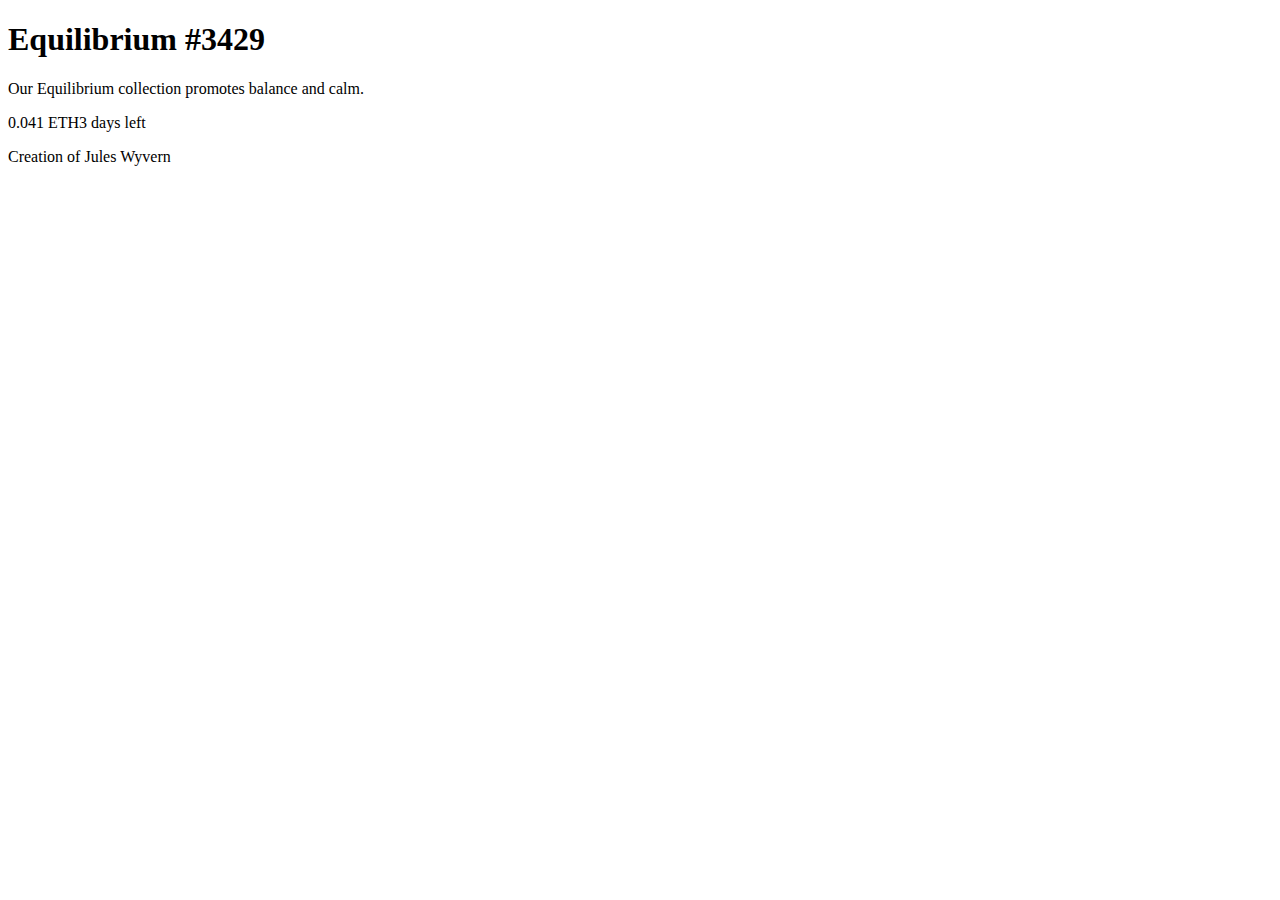
==== nft-preview-card/index.html @ cc3de418 "Starting nft preview card project" ====
<!DOCTYPE html>
<html lang="en">

<head>
    <meta charset="UTF-8">
    <meta name="viewport" content="width=device-width, initial-scale=1.0">
    <link rel="icon" type="image/png" sizes="32x32" href="./images/favicon-32x32.png">
    <title>Frontend Mentor | NFT preview card component</title>
</head>

<body>
    <main>
        <section class="nft-preview">
            <h1 class="name">Equilibrium #3429</h1>
            <p class="description"> Our Equilibrium collection promotes balance and calm.</p>
            <p class="price">0.041 ETH<span class="time-remaining">3 days left</span></p>
            <p class="creation-of">
                Creation of Jules Wyvern
            </p>


        </section>
    </main>

</body>

</html>
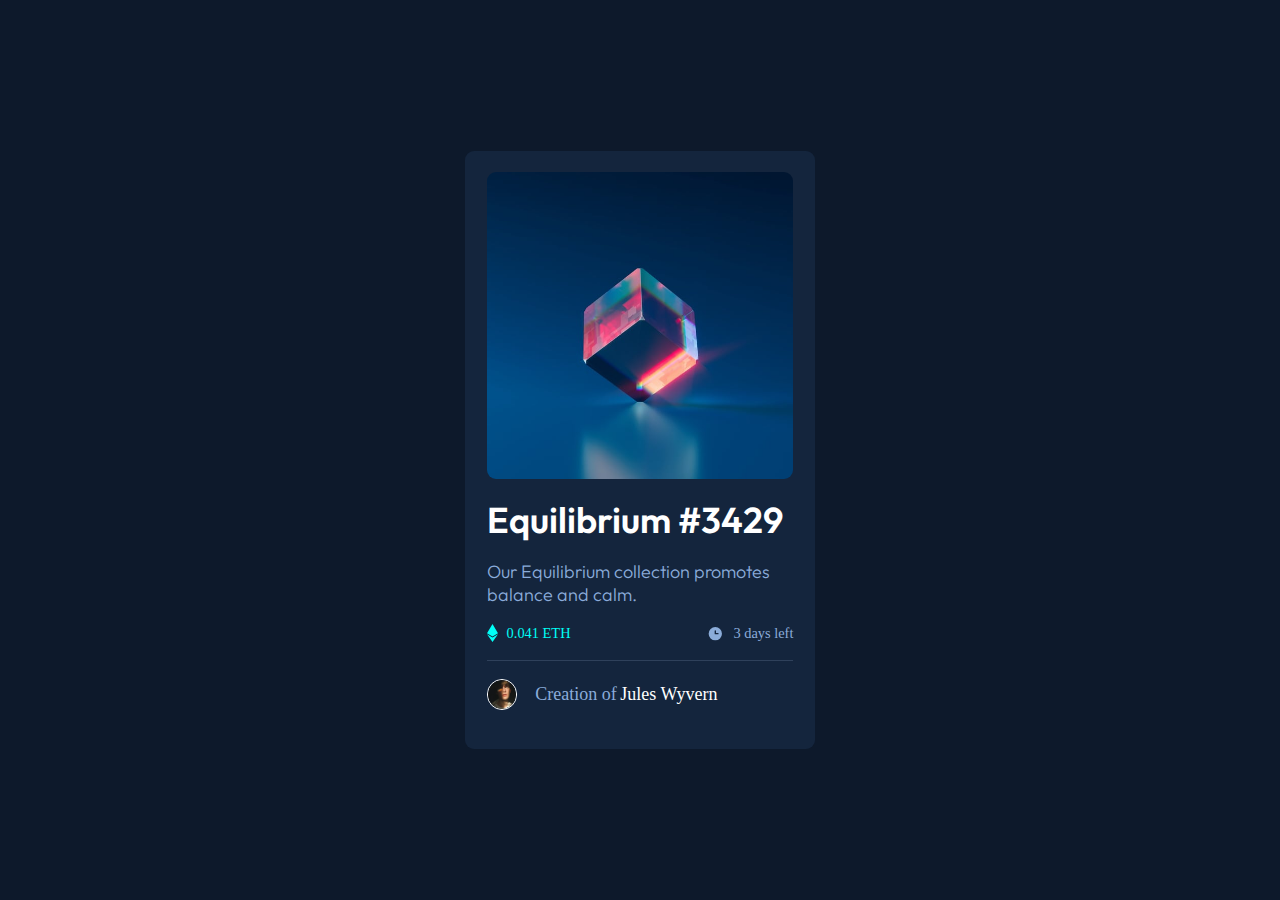
==== commit f84b441e: "Finishing nft preview card project" ====
--- a/nft-preview-card/index.html
+++ b/nft-preview-card/index.html
@@ -6,19 +6,36 @@
     <meta name="viewport" content="width=device-width, initial-scale=1.0">
     <link rel="icon" type="image/png" sizes="32x32" href="./images/favicon-32x32.png">
     <title>Frontend Mentor | NFT preview card component</title>
+    <link rel="preconnect" href="https://fonts.googleapis.com">
+    <link rel="preconnect" href="https://fonts.gstatic.com" crossorigin>
+    <link href="https://fonts.googleapis.com/css2?family=Outfit:wght@300;400;600&display=swap" rel="stylesheet">
+    <link rel="stylesheet" href="css/styles.css">
 </head>
 
 <body>
     <main>
-        <section class="nft-preview">
-            <h1 class="name">Equilibrium #3429</h1>
-            <p class="description"> Our Equilibrium collection promotes balance and calm.</p>
-            <p class="price">0.041 ETH<span class="time-remaining">3 days left</span></p>
-            <p class="creation-of">
-                Creation of Jules Wyvern
-            </p>
+        <section class="nft-card-preview">
+            <div class="nft-image">
+                <img src="images/image-equilibrium.jpg" alt="NFT Equilibrium" class="image">
+                <div class="overlay">
+                    <a href="#"><img src="images/icon-view.svg" alt="icon preview"></a>
+                </div>
+            </div>
+            <div class="nft-description">
+                <h1 class="name">Equilibrium #3429</h1>
+                <p class="description">Our Equilibrium collection promotes balance and calm.</p>
+                <div class="price">
+                    <p><img src="images/icon-ethereum.svg" alt="small icon Etherum">0.041 ETH</p>
+                    <p class="time-remaining"><img src="images/icon-clock.svg" alt="small icon clock">3 days left</p>
+                </div>
 
-
+            </div>
+            <footer class="nft-creator">
+                <img src="images/image-avatar.png" alt="NFT Creator" class="creator-image">
+                <p class="creator-information">
+                    Creation of<a href="#" class="creator-profile">Jules Wyvern</a>
+                </p>
+            </footer>
         </section>
     </main>
 
--- a/nft-preview-card/css/styles.css
+++ b/nft-preview-card/css/styles.css
@@ -0,0 +1,94 @@
+@font-face {
+  font-family: 'Outfit';
+  src: url("https://fonts.googleapis.com/css2?family=Outfit:wght@300;400;600&display=swap");
+  font-style: normal; }
+* {
+  padding: 0px;
+  margin: 0px;
+  box-sizing: border-box; }
+
+html {
+  font-size: 18px;
+  font-family: Outfit; }
+
+main, main .nft-card-preview .nft-image .overlay, main .nft-card-preview .nft-description .price, main .nft-card-preview .nft-description .price p, main .nft-card-preview .nft-creator {
+  display: flex;
+  flex-wrap: wrap;
+  flex-direction: row; }
+
+main {
+  background-color: #0d192b;
+  min-height: 100vh;
+  justify-content: center;
+  align-content: center; }
+  main .nft-card-preview {
+    background-color: #14253d;
+    width: 350px;
+    height: auto;
+    padding: 1.2rem;
+    border-radius: .5rem; }
+    main .nft-card-preview .nft-image {
+      width: 100%;
+      transition: all .3s ease;
+      position: relative; }
+      main .nft-card-preview .nft-image .image {
+        width: 100%;
+        border-radius: .5rem;
+        display: block; }
+      main .nft-card-preview .nft-image .overlay {
+        position: absolute;
+        justify-content: center;
+        align-items: center;
+        top: 0;
+        left: 0;
+        width: 100%;
+        height: 100%;
+        opacity: 0;
+        cursor: pointer;
+        transition: all .3s ease;
+        border-radius: .5rem;
+        background-color: rgba(0, 255, 247, 0.5); }
+        main .nft-card-preview .nft-image .overlay:hover {
+          opacity: 1; }
+    main .nft-card-preview .nft-description .name {
+      color: #fff;
+      margin: 1rem 0rem;
+      font-weight: 600;
+      cursor: pointer; }
+      main .nft-card-preview .nft-description .name:hover {
+        color: #00fff7; }
+    main .nft-card-preview .nft-description .description {
+      color: #8bacda;
+      font-weight: 300; }
+    main .nft-card-preview .nft-description .price {
+      color: #00fff7;
+      padding: 1rem 0rem;
+      justify-content: space-between;
+      font-weight: 400;
+      font-size: .8rem; }
+      main .nft-card-preview .nft-description .price p {
+        align-items: center; }
+      main .nft-card-preview .nft-description .price img {
+        padding-right: .5rem; }
+      main .nft-card-preview .nft-description .price .time-remaining {
+        color: #8bacda; }
+    main .nft-card-preview .nft-creator {
+      align-items: center;
+      border-top: 1px solid #2f415b;
+      padding: 1rem 0rem; }
+      main .nft-card-preview .nft-creator .creator-image {
+        width: 10%;
+        border: 1px solid #fff;
+        border-radius: 1rem;
+        margin-right: 1rem; }
+      main .nft-card-preview .nft-creator .creator-information {
+        color: #8bacda; }
+        main .nft-card-preview .nft-creator .creator-information .creator-profile {
+          color: #fff;
+          text-decoration: none;
+          margin-left: .2rem;
+          cursor: pointer; }
+          main .nft-card-preview .nft-creator .creator-information .creator-profile:hover {
+            color: #00fff7; }
+
+/*# sourceMappingURL=styles.css.map */
